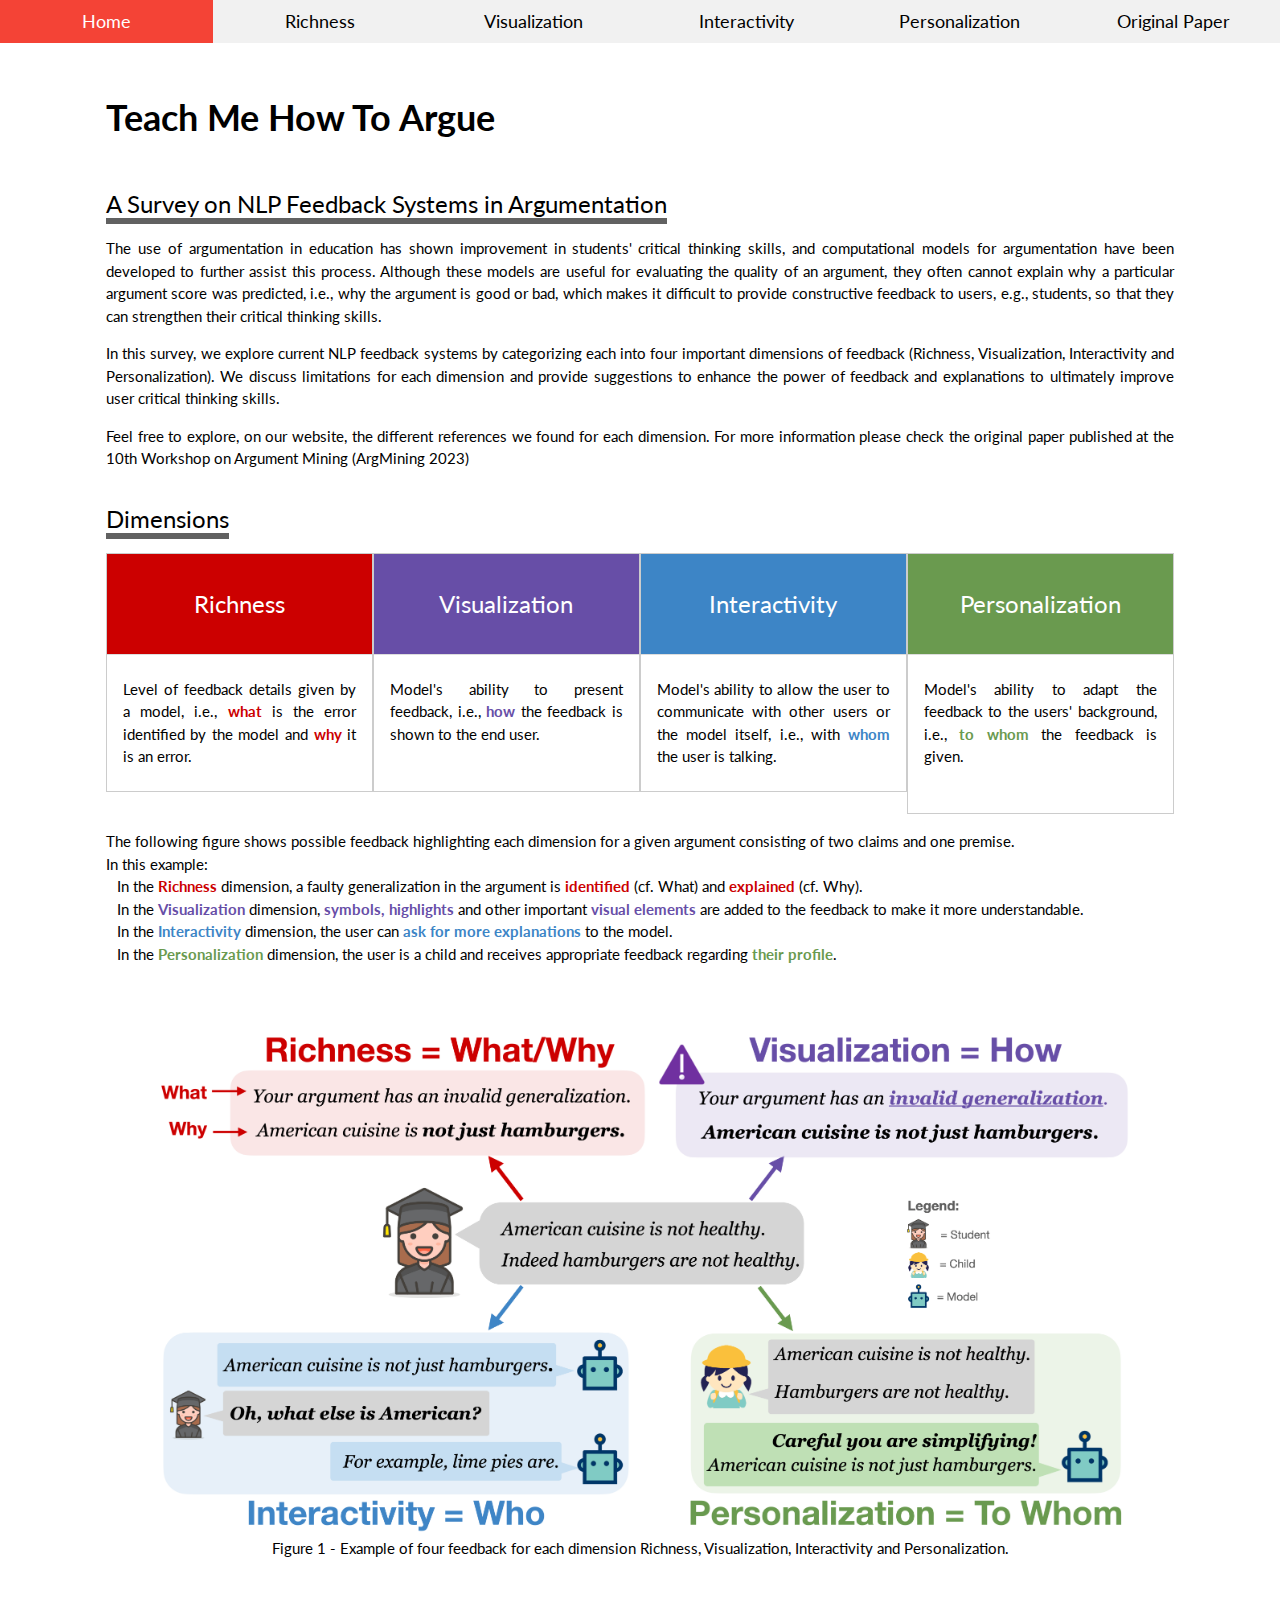
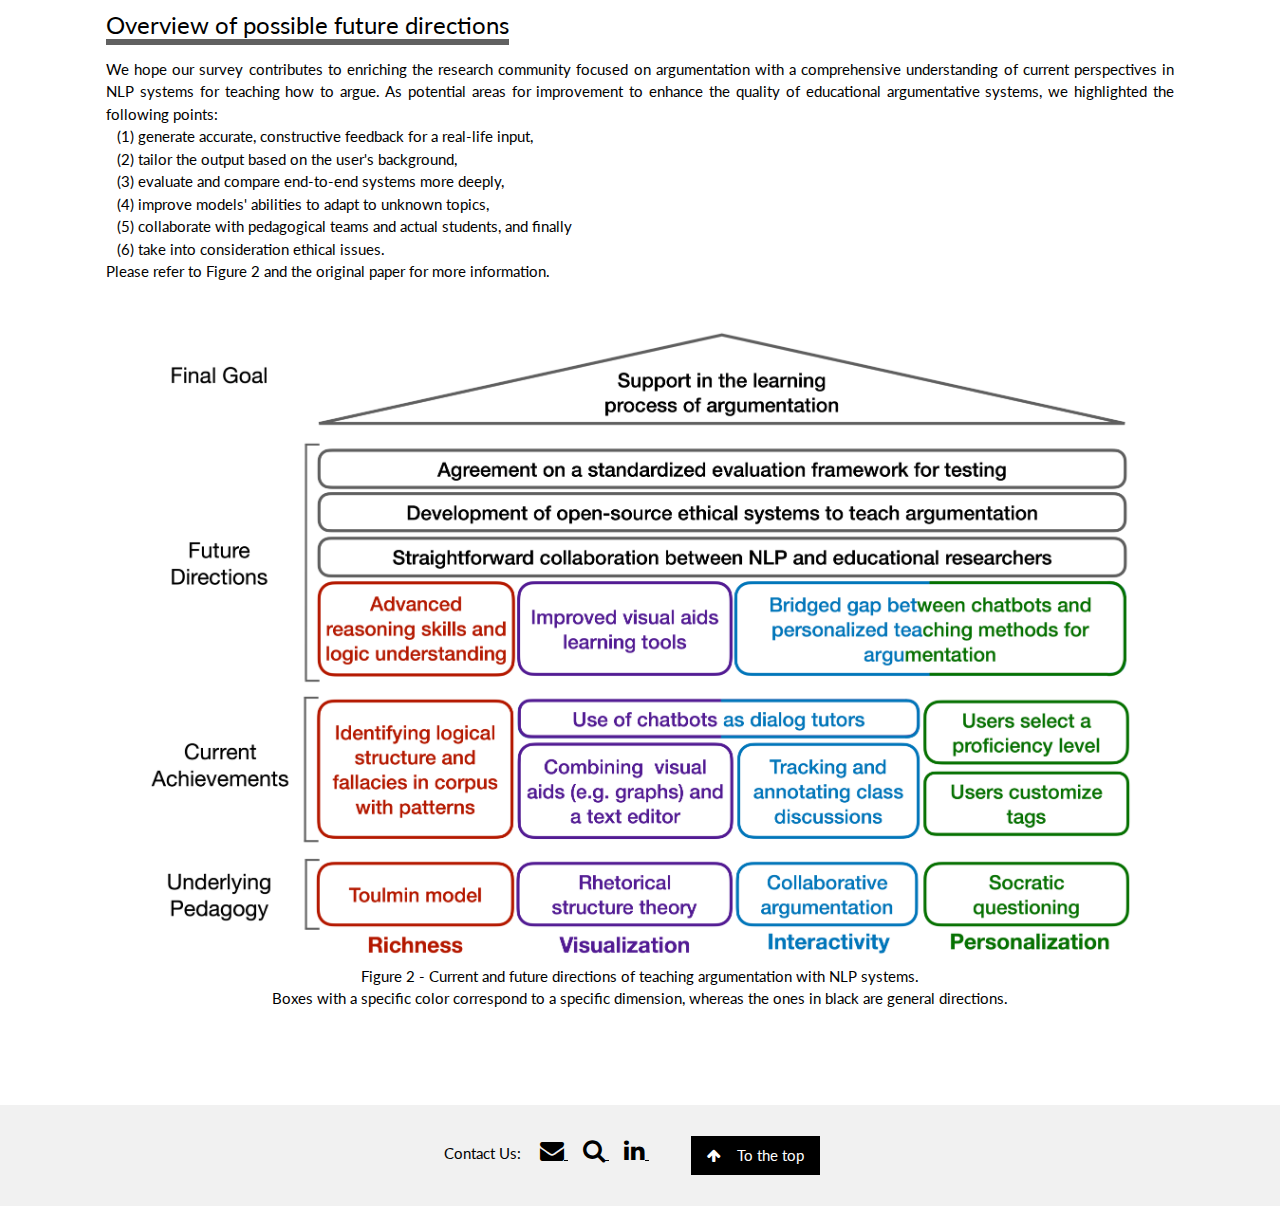
==== index.html @ 16715582 "Add table content + correct typo Personnalization" ====
<!DOCTYPE html>
<html>
<head>
    <title>Teach Me How To Argue</title>
    <meta charset="UTF-8">
    <meta name="viewport" content="width=device-width, initial-scale=1">
    <link rel="stylesheet" href="https://www.w3schools.com/w3css/4/w3.css">
    <link rel="stylesheet" href="https://fonts.googleapis.com/css?family=Lato">
    <link rel="stylesheet" href="https://cdnjs.cloudflare.com/ajax/libs/font-awesome/4.7.0/css/font-awesome.min.css">
    <link rel="stylesheet" href="style/color_dimensions.css">
    <script type="text/javascript" src="script/navbar.js"> </script>
</head>
<body>

    <!-- Header -->
    <div class="w3-top w3-row w3-large w3-light-grey">
        <a class="w3-bar-item w3-button w3-hide-large w3-right" href="javascript:void(0)" onclick="switchNavBar()" title="Toggle Navigation Menu"><i class="fa fa-bars"></i></a>
        <a href="#" class="w3-button w3-block w3-col s2 w3-hover-red w3-bar-item">
            Home
        </a>
        <a href="pages/richness.html" class="w3-button w3-block w3-col s2 w3-hover-red w3-bar-item w3-hide-medium w3-hide-small">
            Richness
        </a>
        <a href="pages/visualization.html" class="w3-button w3-block w3-col s2 w3-hover-red w3-bar-item w3-hide-medium w3-hide-small">
            Visualization
        </a>
        <a href="pages/interactivity.html" class="w3-button w3-block w3-col s2 w3-hover-red w3-bar-item w3-hide-medium w3-hide-small">
            Interactivity
        </a>
        <a href="pages/personalization.html" class="w3-button w3-block w3-col s2 w3-hover-red w3-bar-item w3-hide-medium w3-hide-small">
            Personalization
        </a>
        <a href="#" class="w3-button w3-block w3-col s2 w3-hover-red w3-bar-item w3-hide-medium w3-hide-small">
            Original Paper
        </a>
        <div id="navSmall" class="w3-bar-block w3-light-grey w3-hide w3-hide-large w3-top" style="margin-top:46px">
			<a href="pages/richness.html" class="w3-bar-item w3-button w3-hover-red">Richness</a>
			<a href="pages/visualization.html" class="w3-bar-item w3-button w3-hover-red" >Visualization</a>
			<a href="pages/interactivity.html" class="w3-bar-item w3-button w3-hover-red">Interactivity</a>
			<a href="pages/personalization.html" class="w3-bar-item w3-button w3-hover-red">Personalization</a>
            <a href="#" class="w3-bar-item w3-button w3-hover-red">Original Paper</a>
		</div>
    </div>

    <!-- Content -->
    <div class="w3-content" style="max-width:1100px;margin-top:80px;margin-bottom:80px">

        <div class="w3-panel">
            <h1><b>Teach Me How To Argue</b></h1>
        </div>
        
        <!-- Grid -->
        <div class="w3-row w3-container">
            <div class="w3-padding-16">
                <span class="w3-xlarge w3-bottombar w3-border-dark-grey">A Survey on NLP Feedback Systems in Argumentation</span>
                <p>
                    The use of argumentation in education has shown improvement in students' critical thinking skills, and computational models for argumentation have been developed to further assist this process.
                    Although these models are useful for evaluating the quality of an argument, they often cannot explain why a particular argument score was predicted, i.e., why the argument is good or bad,
                    which makes it difficult to provide constructive feedback to users, e.g., students, so that they can strengthen their critical thinking skills.
                </p>
                <p>
                    In this survey, we explore current NLP feedback systems by categorizing each into four important dimensions of feedback (Richness, Visualization, Interactivity and Personalization).
                    We discuss limitations for each dimension and provide suggestions to enhance the power of feedback and explanations to ultimately improve user critical thinking skills.
                </p>
                <p>
                    Feel free to explore, on our website, the different references we found for each dimension. For more information please check the original paper published at
                    the 10th Workshop on Argument Mining (ArgMining 2023)
                </p>
            </div>

            <span class="w3-xlarge w3-bottombar w3-border-dark-grey">Dimensions</span>

            <div class="w3-padding-16">
                <div class="w3-quarter w3-margin-bottom">
                    <ul class="w3-ul w3-center w3-border w3-hover-shadow">
                        <li class="w3-xlarge w3-padding-32 rich_back" >Richness</li>
                        <li>
                            <p> Level of feedback details given by a model, i.e., <b class="rich">what</b> is the error identified by the model and <b class="rich">why</b> it is an error.</p>
                        </li>
                    </ul>
                </div>

                <div class="w3-quarter w3-margin-bottom">
                    <ul class="w3-ul w3-center w3-border w3-hover-shadow">
                        <li class="w3-xlarge w3-padding-32 visu_back">Visualization</li>
                        <li>
                            <p>Model's ability to present feedback, i.e., <b class="visu">how</b> the feedback is shown to the end user.</p>
                            <br>
                        </li>
                    </ul>
                </div>
    
                <div class="w3-quarter w3-margin-bottom">
                    <ul class="w3-ul w3-center w3-border w3-hover-shadow">
                        <li class="w3-xlarge w3-padding-32 inter_back">Interactivity</li>
                        <li>
                            <p>Model's ability to allow the user to communicate with other users or the model itself, i.e., with <b class="inter">whom</b> the user is talking.</p>
                        </li>
                    </ul>
                </div>
    
                <div class="w3-quarter w3-margin-bottom">
                    <ul class="w3-ul w3-center w3-border w3-hover-shadow">
                        <li class="w3-xlarge w3-padding-32 perso_back">Personalization</li>
                        <li>
                            <p>Model's ability to adapt the feedback to the users' background, i.e., <b class="perso">to whom</b> the feedback is given.</p>
                            <br>
                        </li>
                    </ul>
                </div>

            </div>
            
            <div class="w3-padding-16">
                <p>
                    The following figure shows possible feedback highlighting each dimension for a given argument consisting of two claims and one premise.
                    <br>
                    In this example:
                    <br>
                    &emsp;In the <b class="rich">Richness</b> dimension, a faulty generalization in the argument is <b class="rich">identified</b> (cf. What) and <b class="rich">explained</b> (cf. Why).
                    <br>
                    &emsp;In the <b class="visu">Visualization</b> dimension, <b class="visu">symbols, highlights</b> and other important <b class="visu">visual elements</b> are added to the feedback to make it more understandable.
                    <br>
                    &emsp;In the <b class="inter">Interactivity</b> dimension, the user can <b class="inter">ask for more explanations</b> to the model.
                    <br>
                    &emsp;In the <b class="perso">Personalization</b> dimension, the user is a child and receives appropriate feedback regarding <b class="perso">their profile</b>.
                </p>
            </div>

            <figure class="w3-padding-16">
                <image src="images/dimensions.png" width="100%" height="100%"/>
                <figcaption class="w3-center">Figure 1 - Example of four feedback for each dimension Richness, Visualization, Interactivity and Personalization.</figcaption>
            </figure>

            <div class="w3-padding-16">
                <span class="w3-xlarge w3-bottombar w3-border-dark-grey">Overview of possible future directions</span>
                <p>
                    We hope our survey contributes to enriching the research community focused on argumentation with a comprehensive understanding of current perspectives in NLP systems for teaching how to argue.
                    As potential areas for improvement to enhance the quality of educational argumentative systems, we highlighted the following points:
                    <br>&emsp;(1) generate accurate, constructive feedback for a real-life input,
                    <br>&emsp;(2) tailor the output based on the user's background,
                    <br>&emsp;(3) evaluate and compare end-to-end systems more deeply,
                    <br>&emsp;(4) improve models' abilities to adapt to unknown topics,
                    <br>&emsp;(5) collaborate with pedagogical teams and actual students, and finally
                    <br>&emsp;(6) take into consideration ethical issues.
                    <br>Please refer to Figure 2 and the original paper for more information.
                </p>
            </div>

            <figure>
                <image src="images/future_directions.png" width="100%" height="100%"/>
                <figcaption class="w3-center">
                    Figure 2 - Current and future directions of teaching argumentation with NLP systems.
                    <br>
                    Boxes with a specific color correspond to a specific dimension, whereas the ones in black are general directions.
                </figcaption>
            </figure>
        </div>
    </div>

    <!-- Footer -->
    <footer class="w3-container w3-light-grey w3-center w3-margin-top">
        <p class="w3-center">Contact Us: &emsp;
            <a href="mailto:guerraoui.camelia.kenza.q4@dc.tohoku.ac.jp">
                <i class="fa fa-envelope w3-hover-red w3-xlarge"></i>
            </a>
            &emsp;
            <a href="https://www.researchgate.net/profile/Camelia-Guerraoui">
                <i class="fa fa-search w3-hover-red w3-xlarge"></i>
            </a>
            &emsp;
            <a href="https://www.linkedin.com/in/cam%C3%A9lia-guerraoui/">
                <i class="fa fa-linkedin w3-hover-red w3-xlarge"></i>
            </a>
            &emsp;&emsp;
            <a href="#" class="w3-button w3-black w3-margin w3-hover-red"><i class="fa fa-arrow-up w3-margin-right"></i>To the top</a>
        </p>
    </footer>

</body>
</html>
---- style/color_dimensions.css ----
html,body,h1,h2,h3,h4 {font-family:"Lato", sans-serif}
.w3-tag, .fa {cursor:pointer}
.w3-tag {height:15px;width:15px;padding:0;margin-top:6px}
p { text-align: justify;}

.rich {color: #CC0000}
.visu {color: #674EA7}
.inter {color: #3D85C6}
.perso {color: #6A9A4F}

.rich_back {
    background-color: #CC0000;
    color: white
}

.visu_back {
    background-color: #674EA7;
    color: white
}

.inter_back {
    background-color: #3D85C6;
    color: white
}

.perso_back {
    background-color: #6A9A4F;
    color: white
}

.rich_hover:hover {
    background-color: #CC0000;
    color: #CC0000;
}

.visu_hover:hover {
    background-color: #674EA7;
    color: white
}

.inter_hover:hover {
    background-color: #3D85C6;
    color: white
}

.perso_hover:hover {
    background-color: #6A9A4F;
    color: white
}
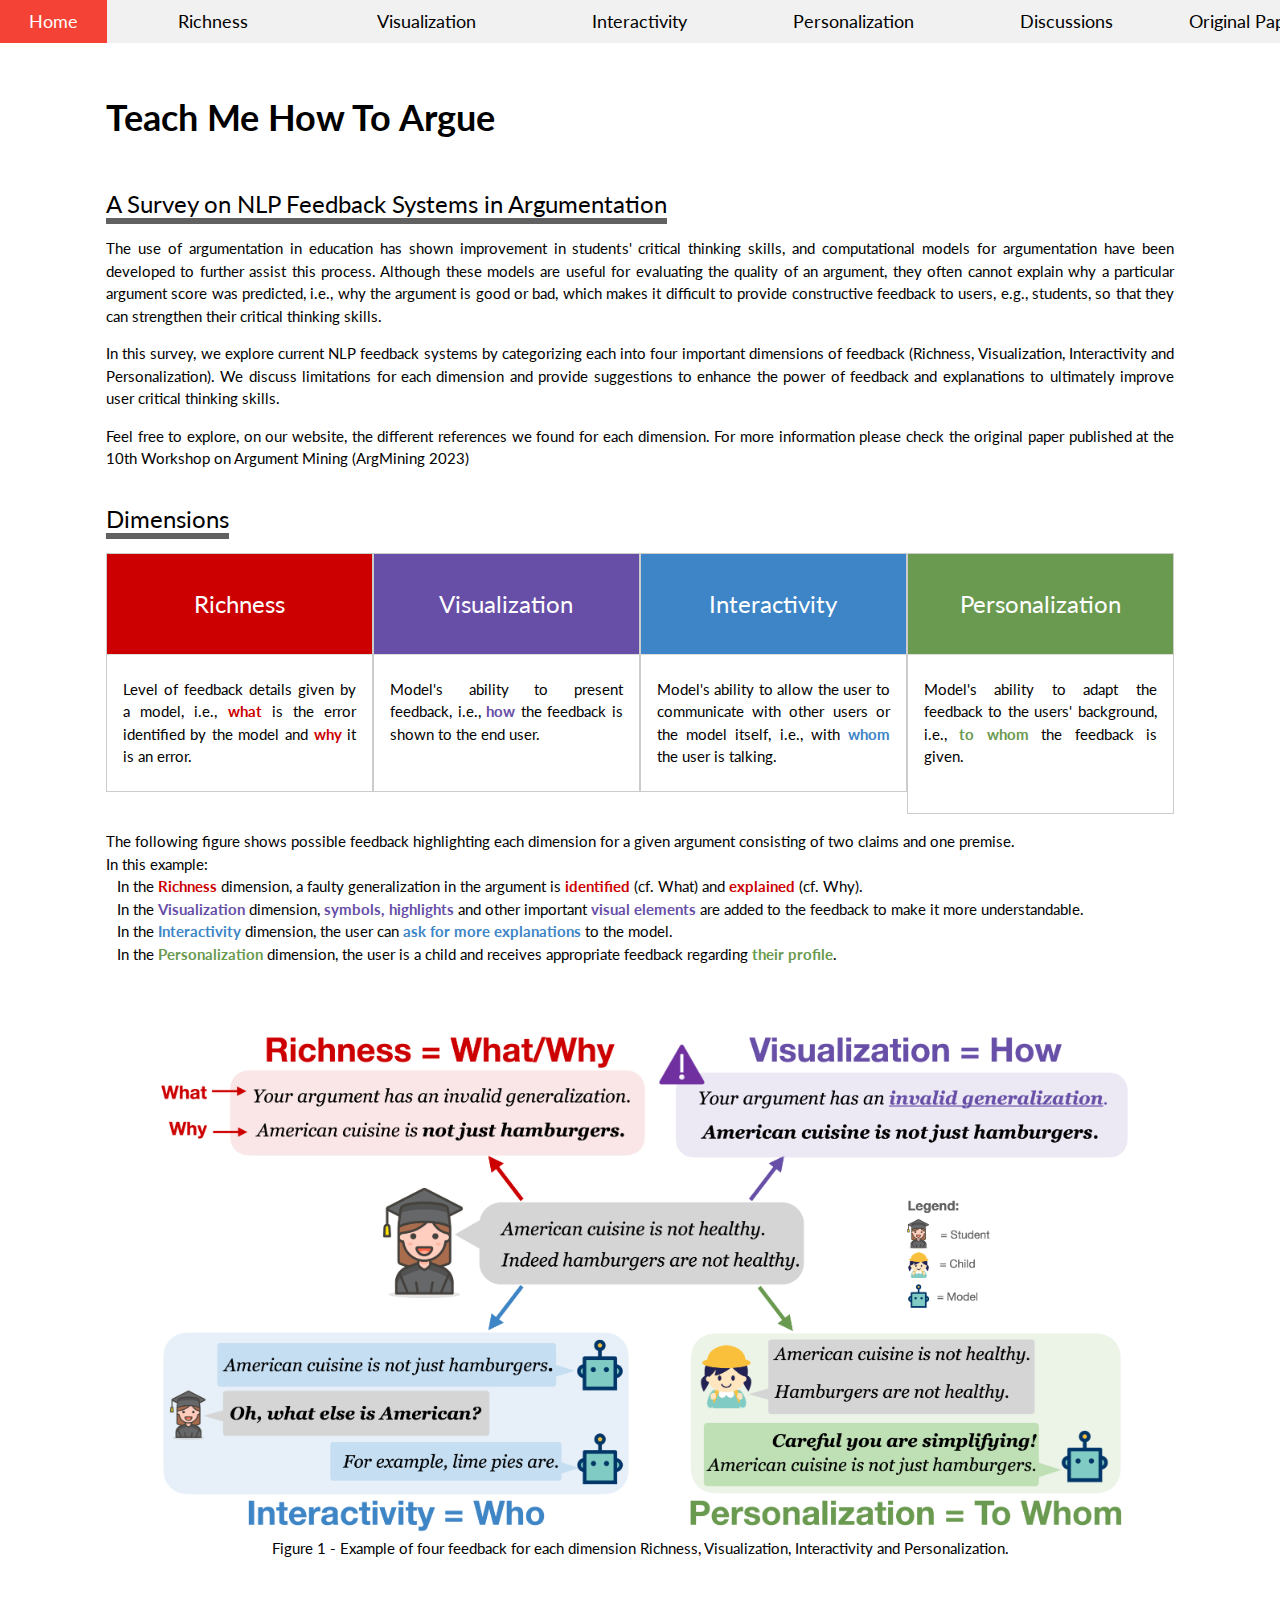
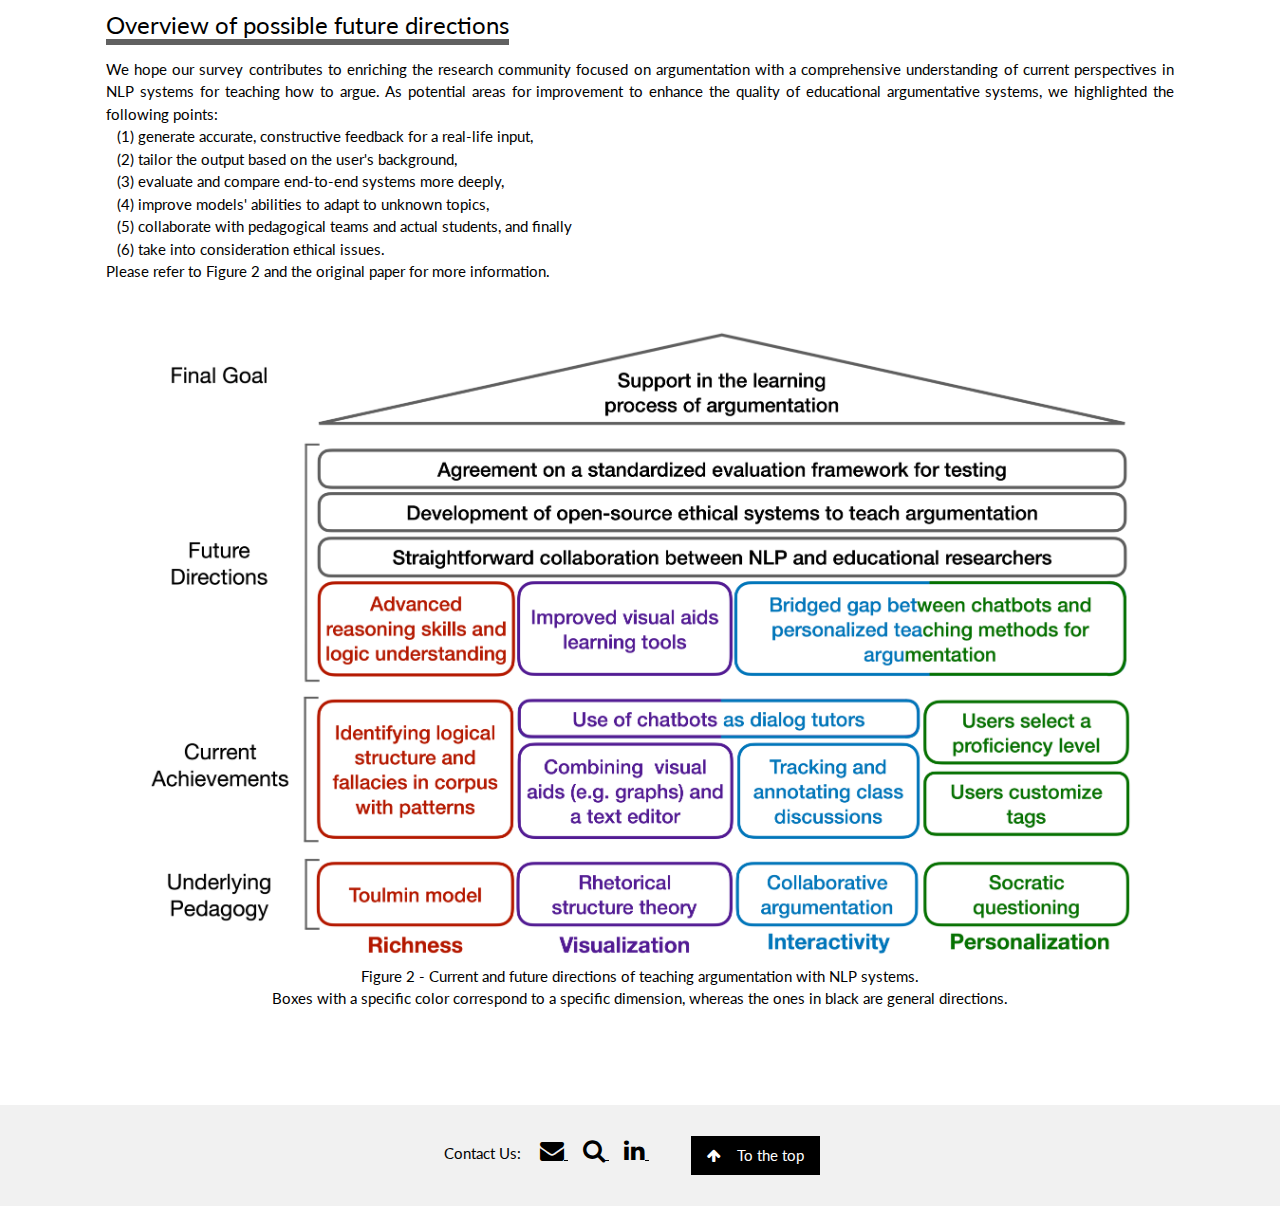
==== commit 16789731: "Add Discussion page" ====
--- a/index.html
+++ b/index.html
@@ -15,22 +15,25 @@
     <!-- Header -->
     <div class="w3-top w3-row w3-large w3-light-grey">
         <a class="w3-bar-item w3-button w3-hide-large w3-right" href="javascript:void(0)" onclick="switchNavBar()" title="Toggle Navigation Menu"><i class="fa fa-bars"></i></a>
-        <a href="#" class="w3-button w3-block w3-col s2 w3-hover-red w3-bar-item">
+        <a href="#" class="w3-button w3-block w3-col s2 m1 w3-hover-red w3-bar-item">
             Home
         </a>
-        <a href="pages/richness.html" class="w3-button w3-block w3-col s2 w3-hover-red w3-bar-item w3-hide-medium w3-hide-small">
+        <a href="pages/richness.html" class="w3-button w3-block w3-col m2 w3-hover-red w3-bar-item w3-hide-medium w3-hide-small">
             Richness
         </a>
-        <a href="pages/visualization.html" class="w3-button w3-block w3-col s2 w3-hover-red w3-bar-item w3-hide-medium w3-hide-small">
+        <a href="pages/visualization.html" class="w3-button w3-block w3-col m2 w3-hover-red w3-bar-item w3-hide-medium w3-hide-small">
             Visualization
         </a>
-        <a href="pages/interactivity.html" class="w3-button w3-block w3-col s2 w3-hover-red w3-bar-item w3-hide-medium w3-hide-small">
+        <a href="pages/interactivity.html" class="w3-button w3-block w3-col m2 w3-hover-red w3-bar-item w3-hide-medium w3-hide-small">
             Interactivity
         </a>
-        <a href="pages/personalization.html" class="w3-button w3-block w3-col s2 w3-hover-red w3-bar-item w3-hide-medium w3-hide-small">
+        <a href="pages/personalization.html" class="w3-button w3-block w3-col m2 w3-hover-red w3-bar-item w3-hide-medium w3-hide-small">
             Personalization
         </a>
-        <a href="#" class="w3-button w3-block w3-col s2 w3-hover-red w3-bar-item w3-hide-medium w3-hide-small">
+        <a href="pages/discussions.html" class="w3-button w3-block w3-col m2 w3-hover-red w3-bar-item w3-hide-medium w3-hide-small">
+            Discussions
+        </a>
+        <a href="#" class="w3-button w3-block w3-col m1 w3-hover-red w3-bar-item w3-hide-medium w3-hide-small">
             Original Paper
         </a>
         <div id="navSmall" class="w3-bar-block w3-light-grey w3-hide w3-hide-large w3-top" style="margin-top:46px">
@@ -38,6 +41,7 @@
 			<a href="pages/visualization.html" class="w3-bar-item w3-button w3-hover-red" >Visualization</a>
 			<a href="pages/interactivity.html" class="w3-bar-item w3-button w3-hover-red">Interactivity</a>
 			<a href="pages/personalization.html" class="w3-bar-item w3-button w3-hover-red">Personalization</a>
+            <a href="pages/discussions.html" class="w3-bar-item w3-button w3-hover-red">Discussions</a>
             <a href="#" class="w3-bar-item w3-button w3-hover-red">Original Paper</a>
 		</div>
     </div>
--- a/style/color_dimensions.css
+++ b/style/color_dimensions.css
@@ -7,6 +7,7 @@
 .visu {color: #674EA7}
 .inter {color: #3D85C6}
 .perso {color: #6A9A4F}
+.discu {color: orange}
 
 .rich_back {
     background-color: #CC0000;
@@ -28,9 +29,14 @@
     color: white
 }
 
+.discu_back {
+    background-color: orange;
+    color: white
+}
+
 .rich_hover:hover {
     background-color: #CC0000;
-    color: #CC0000;
+    color: white
 }
 
 .visu_hover:hover {
@@ -46,4 +52,9 @@
 .perso_hover:hover {
     background-color: #6A9A4F;
     color: white
+}
+
+.discu_hover:hover {
+    background-color: orange;
+    color: white
 }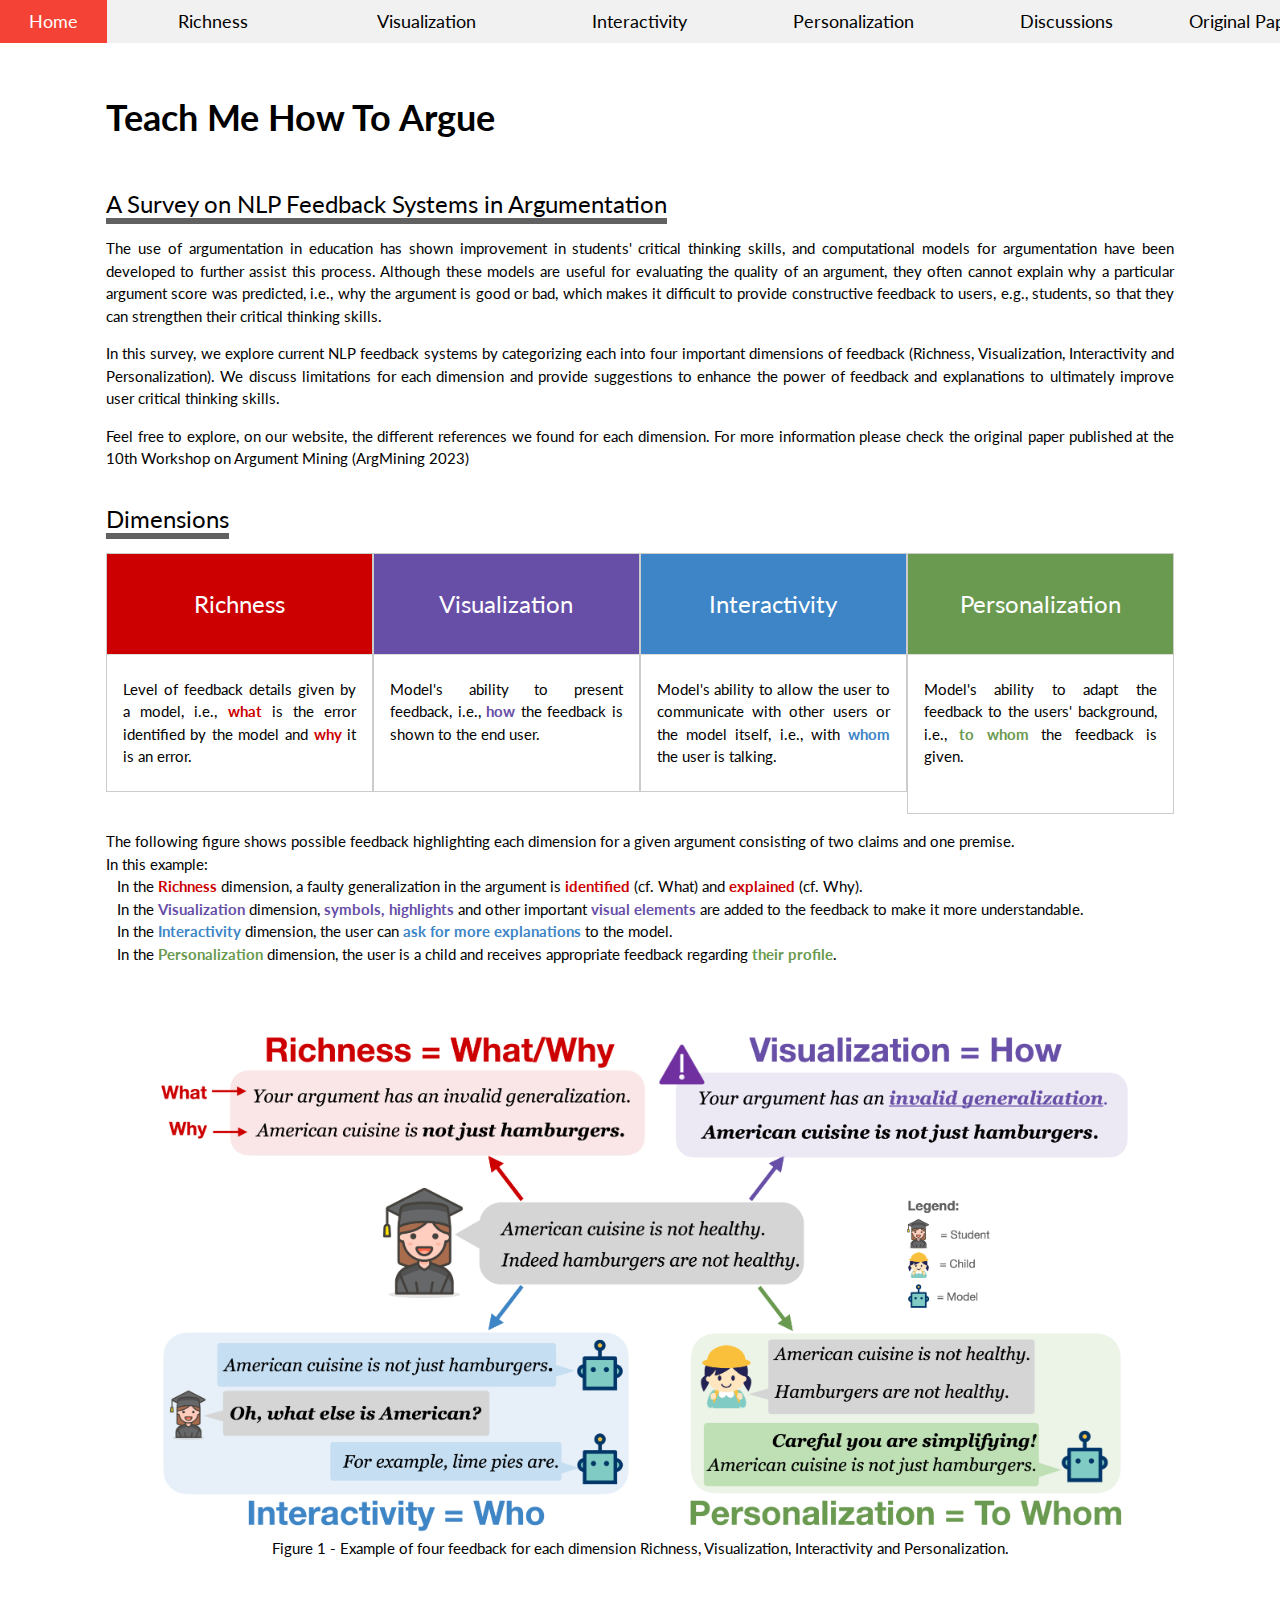
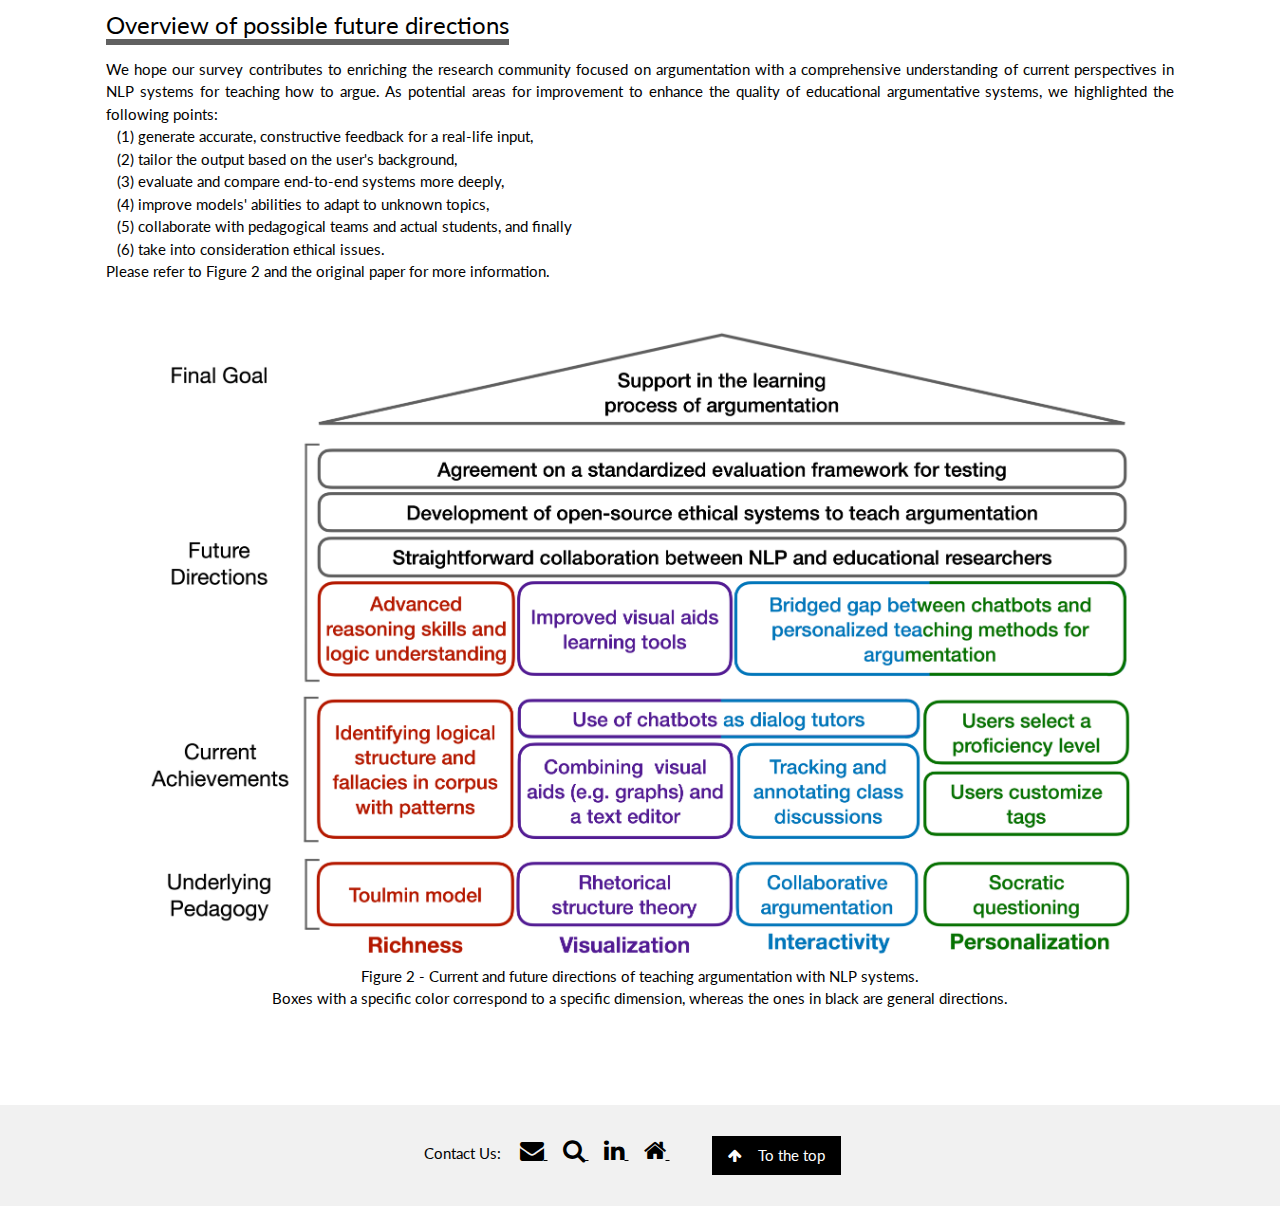
==== commit d690cd5f: "Fix Header and Footer" ====
--- a/index.html
+++ b/index.html
@@ -15,29 +15,30 @@
     <!-- Header -->
     <div class="w3-top w3-row w3-large w3-light-grey">
         <a class="w3-bar-item w3-button w3-hide-large w3-right" href="javascript:void(0)" onclick="switchNavBar()" title="Toggle Navigation Menu"><i class="fa fa-bars"></i></a>
-        <a href="#" class="w3-button w3-block w3-col s2 m1 w3-hover-red w3-bar-item">
+        <a href="#" class="w3-button w3-block w3-col l1 w3-hover-red w3-bar-item w3-hide-medium w3-hide-small">
             Home
         </a>
-        <a href="pages/richness.html" class="w3-button w3-block w3-col m2 w3-hover-red w3-bar-item w3-hide-medium w3-hide-small">
+        <a href="pages/richness.html" class="w3-button w3-block w3-col l2 w3-hover-red w3-bar-item w3-hide-medium w3-hide-small">
             Richness
         </a>
-        <a href="pages/visualization.html" class="w3-button w3-block w3-col m2 w3-hover-red w3-bar-item w3-hide-medium w3-hide-small">
+        <a href="pages/visualization.html" class="w3-button w3-block w3-col l2 w3-hover-red w3-bar-item w3-hide-medium w3-hide-small">
             Visualization
         </a>
-        <a href="pages/interactivity.html" class="w3-button w3-block w3-col m2 w3-hover-red w3-bar-item w3-hide-medium w3-hide-small">
+        <a href="pages/interactivity.html" class="w3-button w3-block w3-col l2 w3-hover-red w3-bar-item w3-hide-medium w3-hide-small">
             Interactivity
         </a>
-        <a href="pages/personalization.html" class="w3-button w3-block w3-col m2 w3-hover-red w3-bar-item w3-hide-medium w3-hide-small">
+        <a href="pages/personalization.html" class="w3-button w3-block w3-col l2 w3-hover-red w3-bar-item w3-hide-medium w3-hide-small">
             Personalization
         </a>
-        <a href="pages/discussions.html" class="w3-button w3-block w3-col m2 w3-hover-red w3-bar-item w3-hide-medium w3-hide-small">
+        <a href="pages/discussions.html" class="w3-button w3-block w3-col l2 w3-hover-red w3-bar-item w3-hide-medium w3-hide-small">
             Discussions
         </a>
-        <a href="#" class="w3-button w3-block w3-col m1 w3-hover-red w3-bar-item w3-hide-medium w3-hide-small">
+        <a href="#" class="w3-button w3-block w3-col l1 w3-hover-red w3-bar-item w3-hide-medium w3-hide-small">
             Original Paper
         </a>
         <div id="navSmall" class="w3-bar-block w3-light-grey w3-hide w3-hide-large w3-top" style="margin-top:46px">
-			<a href="pages/richness.html" class="w3-bar-item w3-button w3-hover-red">Richness</a>
+			<a href="index.html" class="w3-bar-item w3-button w3-hover-red">Home</a>
+            <a href="pages/richness.html" class="w3-bar-item w3-button w3-hover-red">Richness</a>
 			<a href="pages/visualization.html" class="w3-bar-item w3-button w3-hover-red" >Visualization</a>
 			<a href="pages/interactivity.html" class="w3-bar-item w3-button w3-hover-red">Interactivity</a>
 			<a href="pages/personalization.html" class="w3-bar-item w3-button w3-hover-red">Personalization</a>
@@ -176,8 +177,13 @@
             <a href="https://www.linkedin.com/in/cam%C3%A9lia-guerraoui/">
                 <i class="fa fa-linkedin w3-hover-red w3-xlarge"></i>
             </a>
+            &emsp;
+            <a href="https://kmilia.github.io/">
+                <i class="fa fa-home w3-hover-red w3-xlarge"></i>
+            </a>
             &emsp;&emsp;
             <a href="#" class="w3-button w3-black w3-margin w3-hover-red"><i class="fa fa-arrow-up w3-margin-right"></i>To the top</a>
+        
         </p>
     </footer>
 
--- a/style/color_dimensions.css
+++ b/style/color_dimensions.css
@@ -30,7 +30,7 @@
 }
 
 .discu_back {
-    background-color: orange;
+    background-color: #ffa500;
     color: white
 }
 
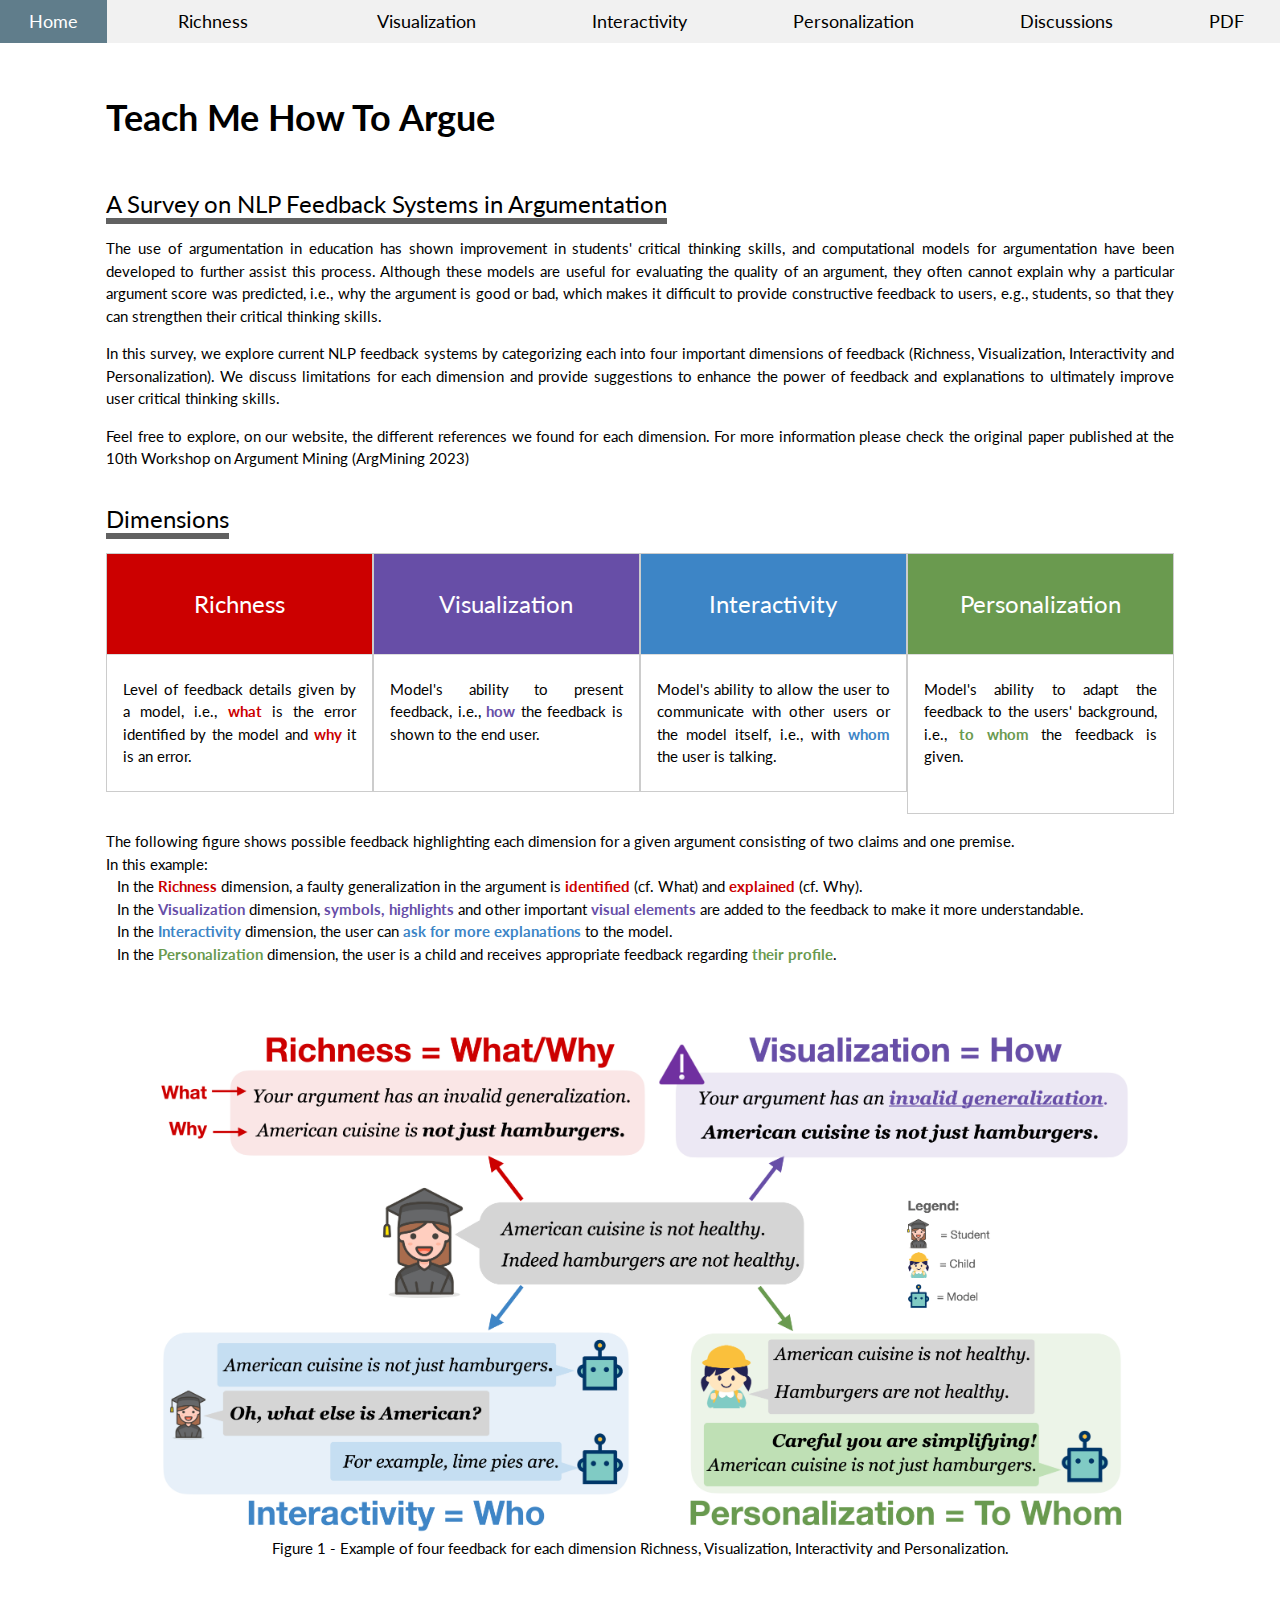
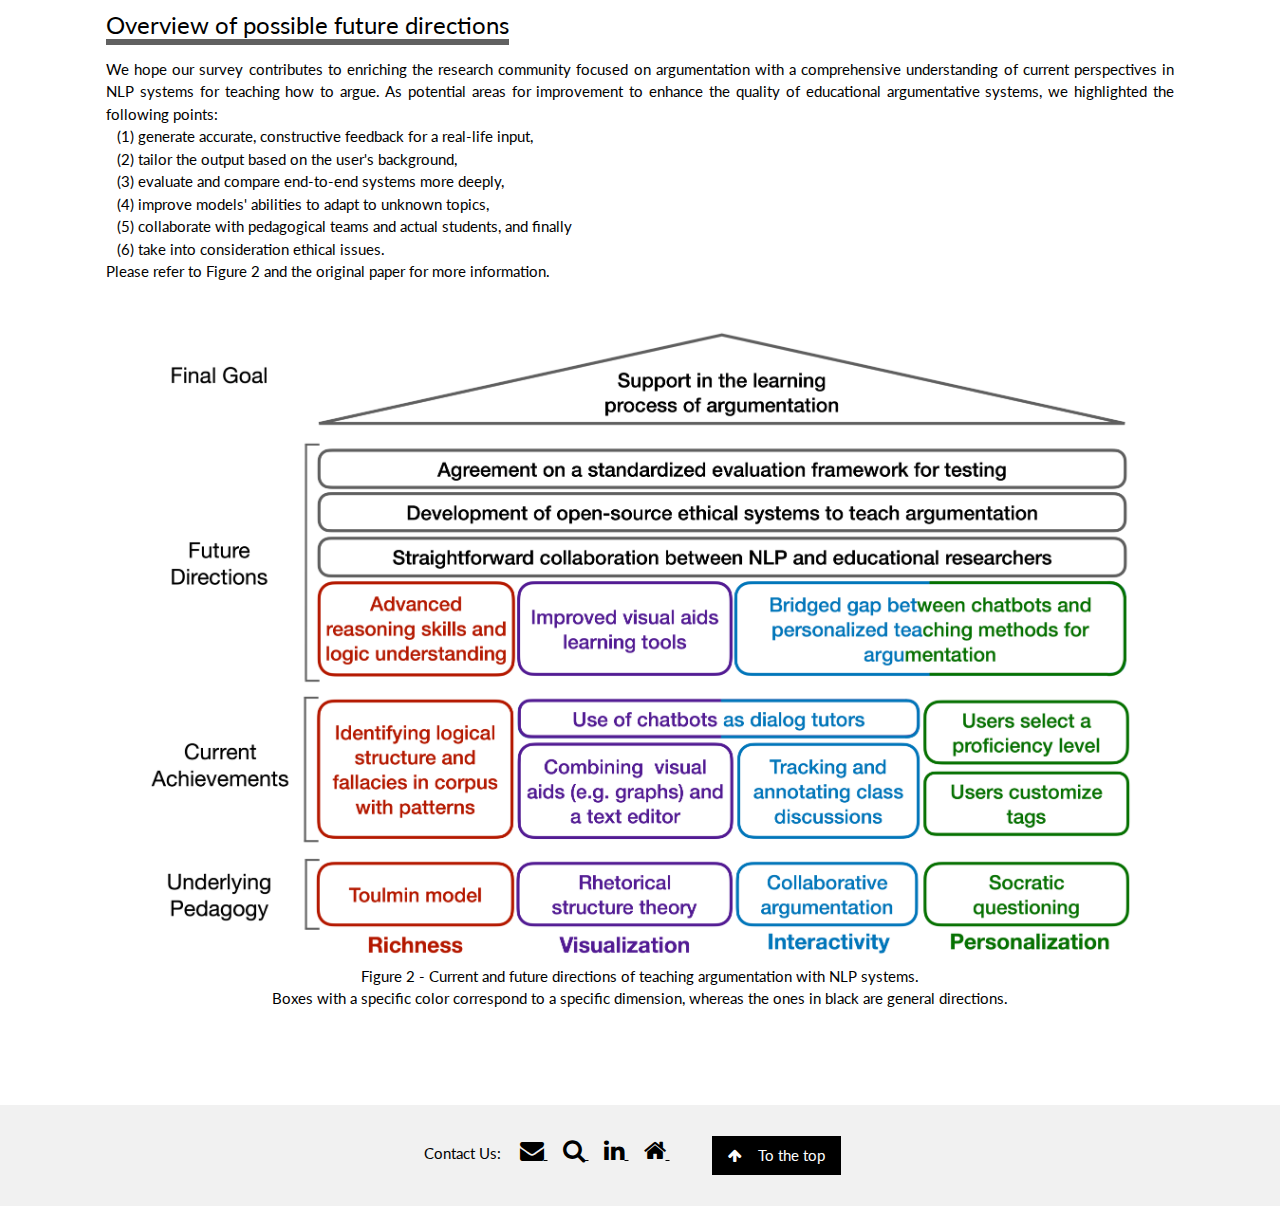
==== commit c07e4cad: "Change Hover Color" ====
--- a/index.html
+++ b/index.html
@@ -15,35 +15,35 @@
     <!-- Header -->
     <div class="w3-top w3-row w3-large w3-light-grey">
         <a class="w3-bar-item w3-button w3-hide-large w3-right" href="javascript:void(0)" onclick="switchNavBar()" title="Toggle Navigation Menu"><i class="fa fa-bars"></i></a>
-        <a href="#" class="w3-button w3-block w3-col l1 w3-hover-red w3-bar-item w3-hide-medium w3-hide-small">
+        <a href="#" class="w3-button w3-block w3-col l1 w3-hover-blue-gray w3-bar-item w3-hide-medium w3-hide-small">
             Home
         </a>
         <a href="pages/richness.html" class="w3-button w3-block w3-col l2 w3-hover-red w3-bar-item w3-hide-medium w3-hide-small">
             Richness
         </a>
-        <a href="pages/visualization.html" class="w3-button w3-block w3-col l2 w3-hover-red w3-bar-item w3-hide-medium w3-hide-small">
+        <a href="pages/visualization.html" class="w3-button w3-block w3-col l2 w3-hover-deep-purple w3-bar-item w3-hide-medium w3-hide-small">
             Visualization
         </a>
-        <a href="pages/interactivity.html" class="w3-button w3-block w3-col l2 w3-hover-red w3-bar-item w3-hide-medium w3-hide-small">
+        <a href="pages/interactivity.html" class="w3-button w3-block w3-col l2 w3-hover-blue w3-bar-item w3-hide-medium w3-hide-small">
             Interactivity
         </a>
-        <a href="pages/personalization.html" class="w3-button w3-block w3-col l2 w3-hover-red w3-bar-item w3-hide-medium w3-hide-small">
+        <a href="pages/personalization.html" class="w3-button w3-block w3-col l2 w3-hover-green w3-bar-item w3-hide-medium w3-hide-small">
             Personalization
         </a>
-        <a href="pages/discussions.html" class="w3-button w3-block w3-col l2 w3-hover-red w3-bar-item w3-hide-medium w3-hide-small">
+        <a href="pages/discussions.html" class="w3-button w3-block w3-col l2 w3-hover-orange w3-bar-item w3-hide-medium w3-hide-small">
             Discussions
         </a>
-        <a href="#" class="w3-button w3-block w3-col l1 w3-hover-red w3-bar-item w3-hide-medium w3-hide-small">
-            Original Paper
+        <a href="#" class="w3-button w3-block w3-col l1 w3-hover-blue-gray w3-bar-item w3-hide-medium w3-hide-small">
+            PDF
         </a>
         <div id="navSmall" class="w3-bar-block w3-light-grey w3-hide w3-hide-large w3-top" style="margin-top:46px">
-			<a href="index.html" class="w3-bar-item w3-button w3-hover-red">Home</a>
+			<a href="index.html" class="w3-bar-item w3-button w3-hover-blue-gray ">Home</a>
             <a href="pages/richness.html" class="w3-bar-item w3-button w3-hover-red">Richness</a>
-			<a href="pages/visualization.html" class="w3-bar-item w3-button w3-hover-red" >Visualization</a>
-			<a href="pages/interactivity.html" class="w3-bar-item w3-button w3-hover-red">Interactivity</a>
-			<a href="pages/personalization.html" class="w3-bar-item w3-button w3-hover-red">Personalization</a>
-            <a href="pages/discussions.html" class="w3-bar-item w3-button w3-hover-red">Discussions</a>
-            <a href="#" class="w3-bar-item w3-button w3-hover-red">Original Paper</a>
+			<a href="pages/visualization.html" class="w3-bar-item w3-button w3-hover-deep-purple" >Visualization</a>
+			<a href="pages/interactivity.html" class="w3-bar-item w3-button w3-hover-blue">Interactivity</a>
+			<a href="pages/personalization.html" class="w3-bar-item w3-button w3-hover-green">Personalization</a>
+            <a href="pages/discussions.html" class="w3-bar-item w3-button w3-hover-orange">Discussions</a>
+            <a href="#" class="w3-bar-item w3-button w3-hover-blue-gray">PDF</a>
 		</div>
     </div>
 
@@ -167,22 +167,22 @@
     <footer class="w3-container w3-light-grey w3-center w3-margin-top">
         <p class="w3-center">Contact Us: &emsp;
             <a href="mailto:guerraoui.camelia.kenza.q4@dc.tohoku.ac.jp">
-                <i class="fa fa-envelope w3-hover-red w3-xlarge"></i>
+                <i class="fa fa-envelope w3-hover-blue-gray w3-xlarge"></i>
             </a>
             &emsp;
             <a href="https://www.researchgate.net/profile/Camelia-Guerraoui">
-                <i class="fa fa-search w3-hover-red w3-xlarge"></i>
+                <i class="fa fa-search w3-hover-blue-gray w3-xlarge"></i>
             </a>
             &emsp;
             <a href="https://www.linkedin.com/in/cam%C3%A9lia-guerraoui/">
-                <i class="fa fa-linkedin w3-hover-red w3-xlarge"></i>
+                <i class="fa fa-linkedin w3-hover-blue-gray w3-xlarge"></i>
             </a>
             &emsp;
             <a href="https://kmilia.github.io/">
-                <i class="fa fa-home w3-hover-red w3-xlarge"></i>
+                <i class="fa fa-home w3-hover-blue-gray w3-xlarge"></i>
             </a>
             &emsp;&emsp;
-            <a href="#" class="w3-button w3-black w3-margin w3-hover-red"><i class="fa fa-arrow-up w3-margin-right"></i>To the top</a>
+            <a href="#" class="w3-button w3-black w3-margin w3-hover-blue-gray"><i class="fa fa-arrow-up w3-margin-right"></i>To the top</a>
         
         </p>
     </footer>
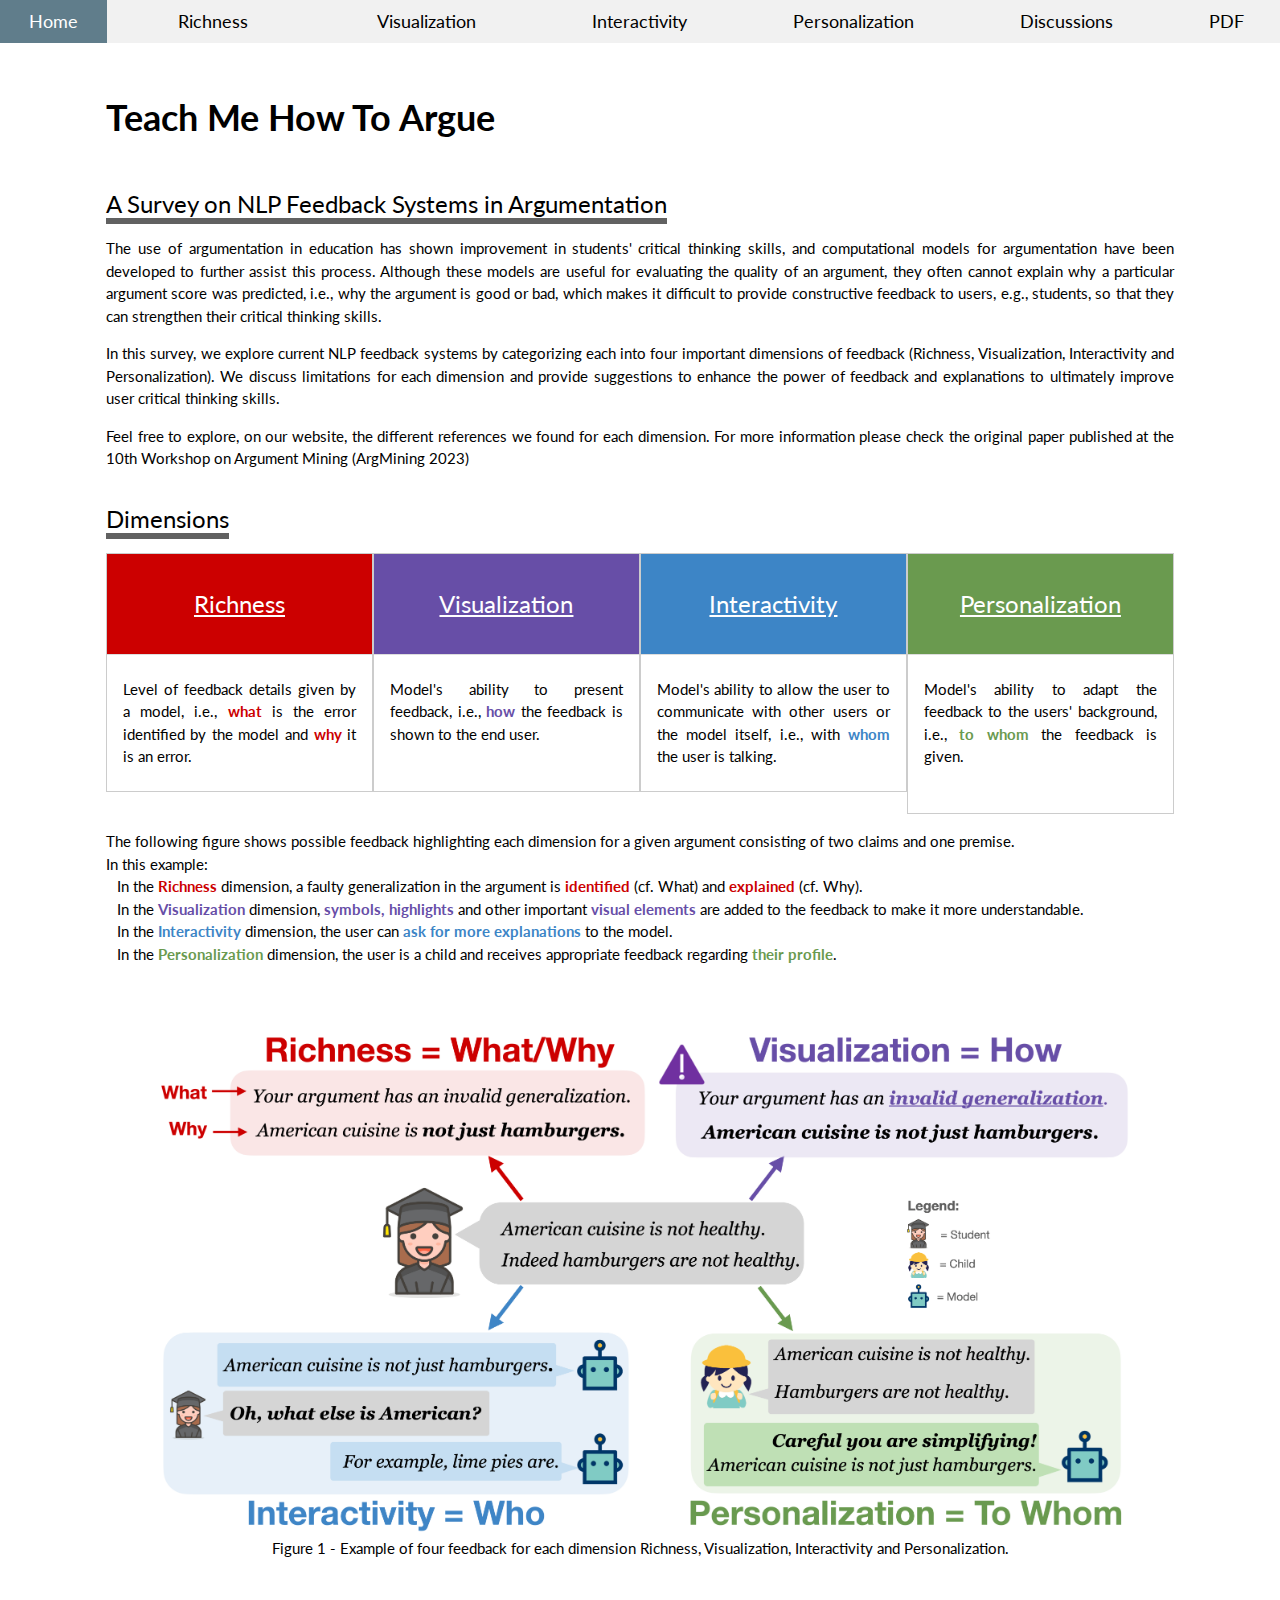
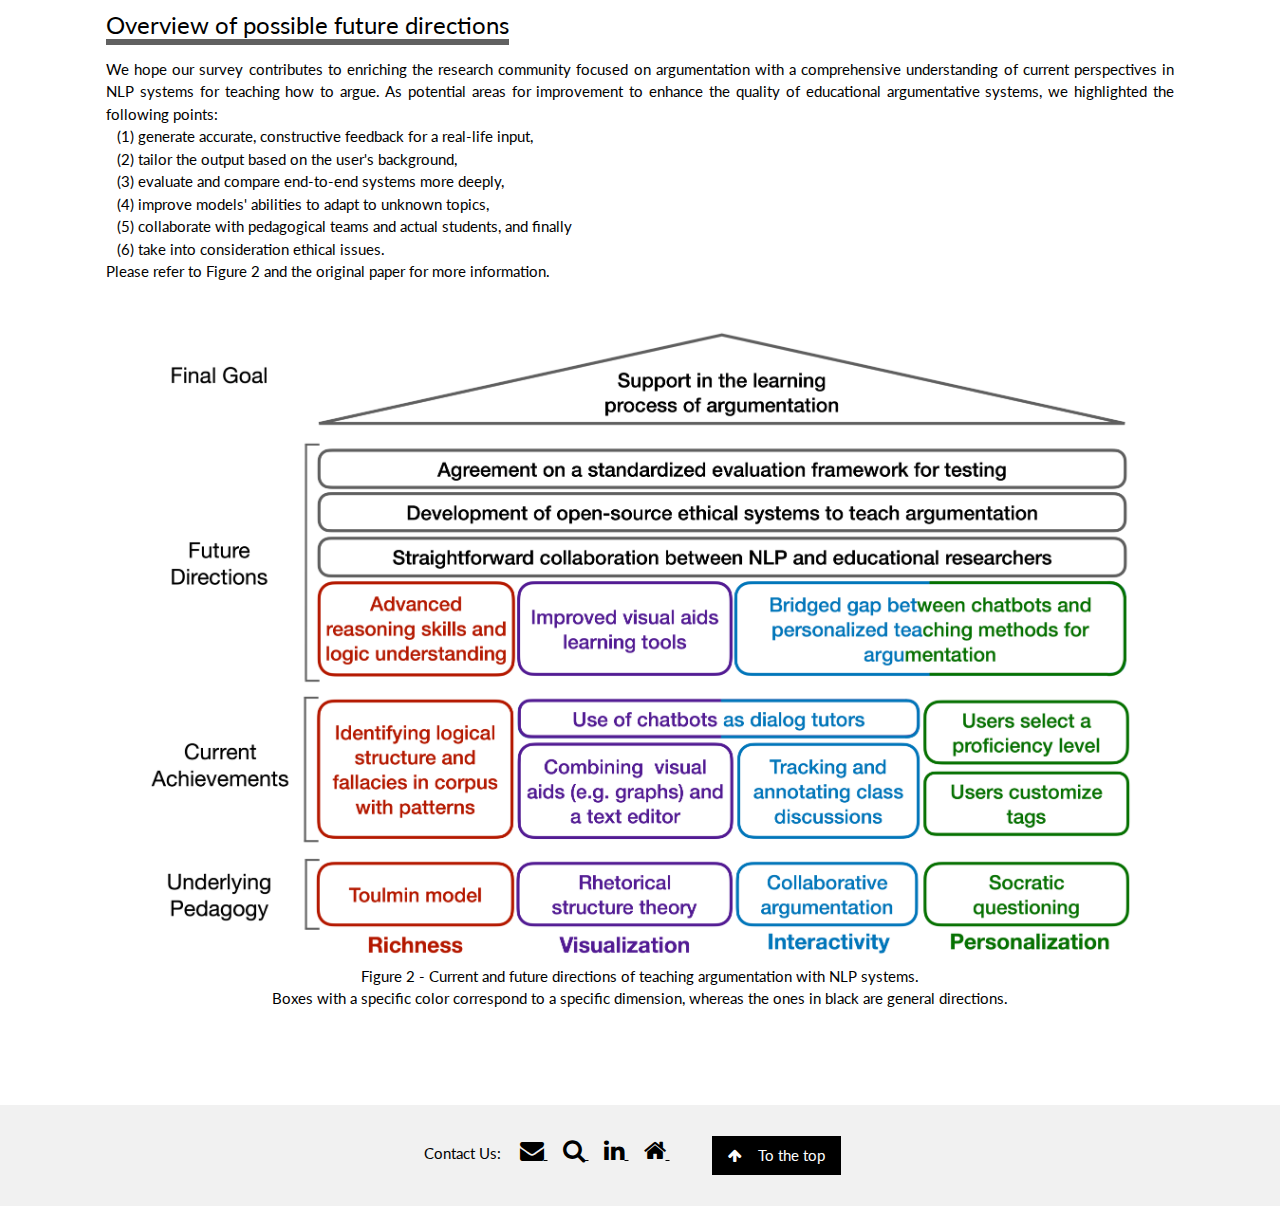
==== commit 9d9dba54: "Turn small Navbar user-friendly" ====
--- a/index.html
+++ b/index.html
@@ -14,7 +14,7 @@
 
     <!-- Header -->
     <div class="w3-top w3-row w3-large w3-light-grey">
-        <a class="w3-bar-item w3-button w3-hide-large w3-right" href="javascript:void(0)" onclick="switchNavBar()" title="Toggle Navigation Menu"><i class="fa fa-bars"></i></a>
+        <a id="toogle" class="w3-bar-item w3-button w3-hide-large w3-right" href="javascript:void(0)" onclick="switchNavBar()" title="Toggle Navigation Menu"><i class="fa fa-bars"></i></a>
         <a href="#" class="w3-button w3-block w3-col l1 w3-hover-blue-gray w3-bar-item w3-hide-medium w3-hide-small">
             Home
         </a>
@@ -78,7 +78,7 @@
             <div class="w3-padding-16">
                 <div class="w3-quarter w3-margin-bottom">
                     <ul class="w3-ul w3-center w3-border w3-hover-shadow">
-                        <li class="w3-xlarge w3-padding-32 rich_back" >Richness</li>
+                        <li class="w3-xlarge w3-padding-32 rich_back" ><a href="pages/richness.html">Richness</a></li>
                         <li>
                             <p> Level of feedback details given by a model, i.e., <b class="rich">what</b> is the error identified by the model and <b class="rich">why</b> it is an error.</p>
                         </li>
@@ -87,7 +87,7 @@
 
                 <div class="w3-quarter w3-margin-bottom">
                     <ul class="w3-ul w3-center w3-border w3-hover-shadow">
-                        <li class="w3-xlarge w3-padding-32 visu_back">Visualization</li>
+                        <li class="w3-xlarge w3-padding-32 visu_back"><a href="pages/visualization.html">Visualization</a></li>
                         <li>
                             <p>Model's ability to present feedback, i.e., <b class="visu">how</b> the feedback is shown to the end user.</p>
                             <br>
@@ -97,7 +97,7 @@
     
                 <div class="w3-quarter w3-margin-bottom">
                     <ul class="w3-ul w3-center w3-border w3-hover-shadow">
-                        <li class="w3-xlarge w3-padding-32 inter_back">Interactivity</li>
+                        <li class="w3-xlarge w3-padding-32 inter_back"><a href="pages/interactivity.html">Interactivity</a></li>
                         <li>
                             <p>Model's ability to allow the user to communicate with other users or the model itself, i.e., with <b class="inter">whom</b> the user is talking.</p>
                         </li>
@@ -106,7 +106,7 @@
     
                 <div class="w3-quarter w3-margin-bottom">
                     <ul class="w3-ul w3-center w3-border w3-hover-shadow">
-                        <li class="w3-xlarge w3-padding-32 perso_back">Personalization</li>
+                        <li class="w3-xlarge w3-padding-32 perso_back"><a href="pages/personalization.html">Personalization</a></li>
                         <li>
                             <p>Model's ability to adapt the feedback to the users' background, i.e., <b class="perso">to whom</b> the feedback is given.</p>
                             <br>
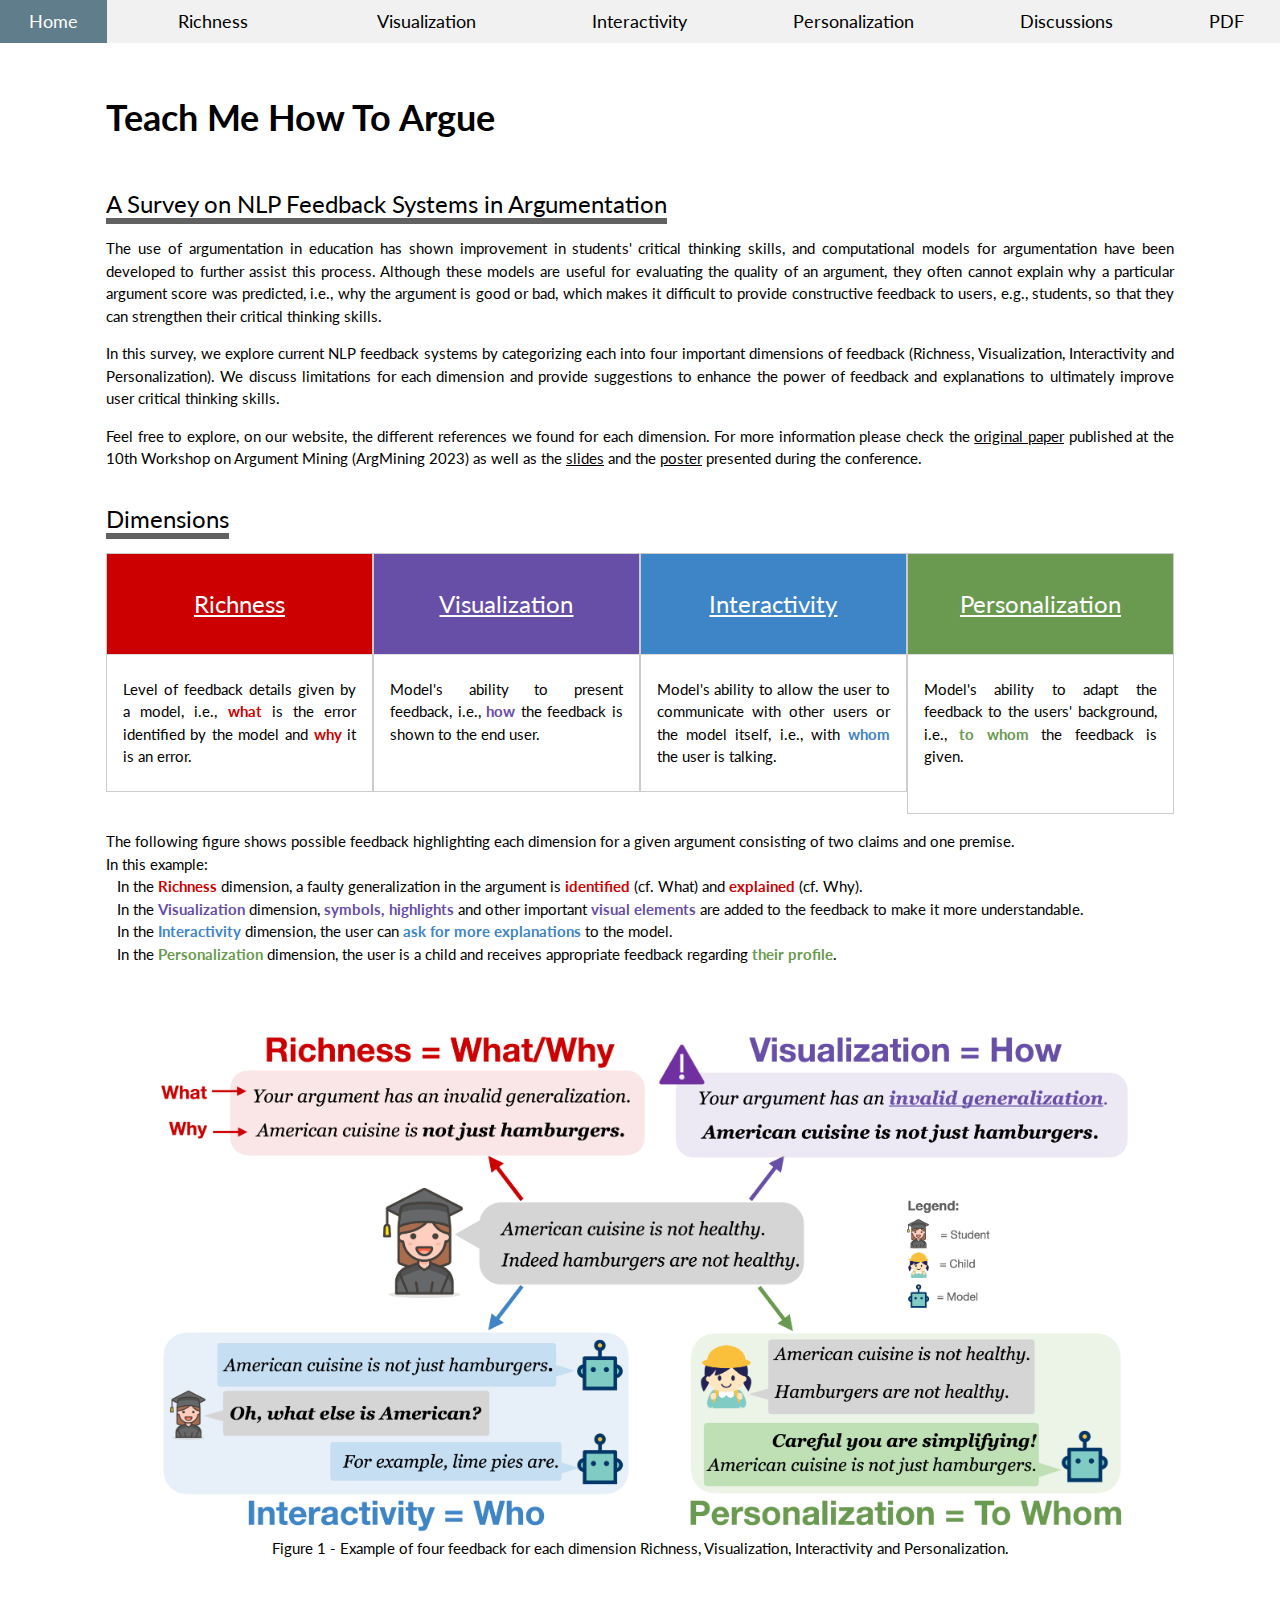
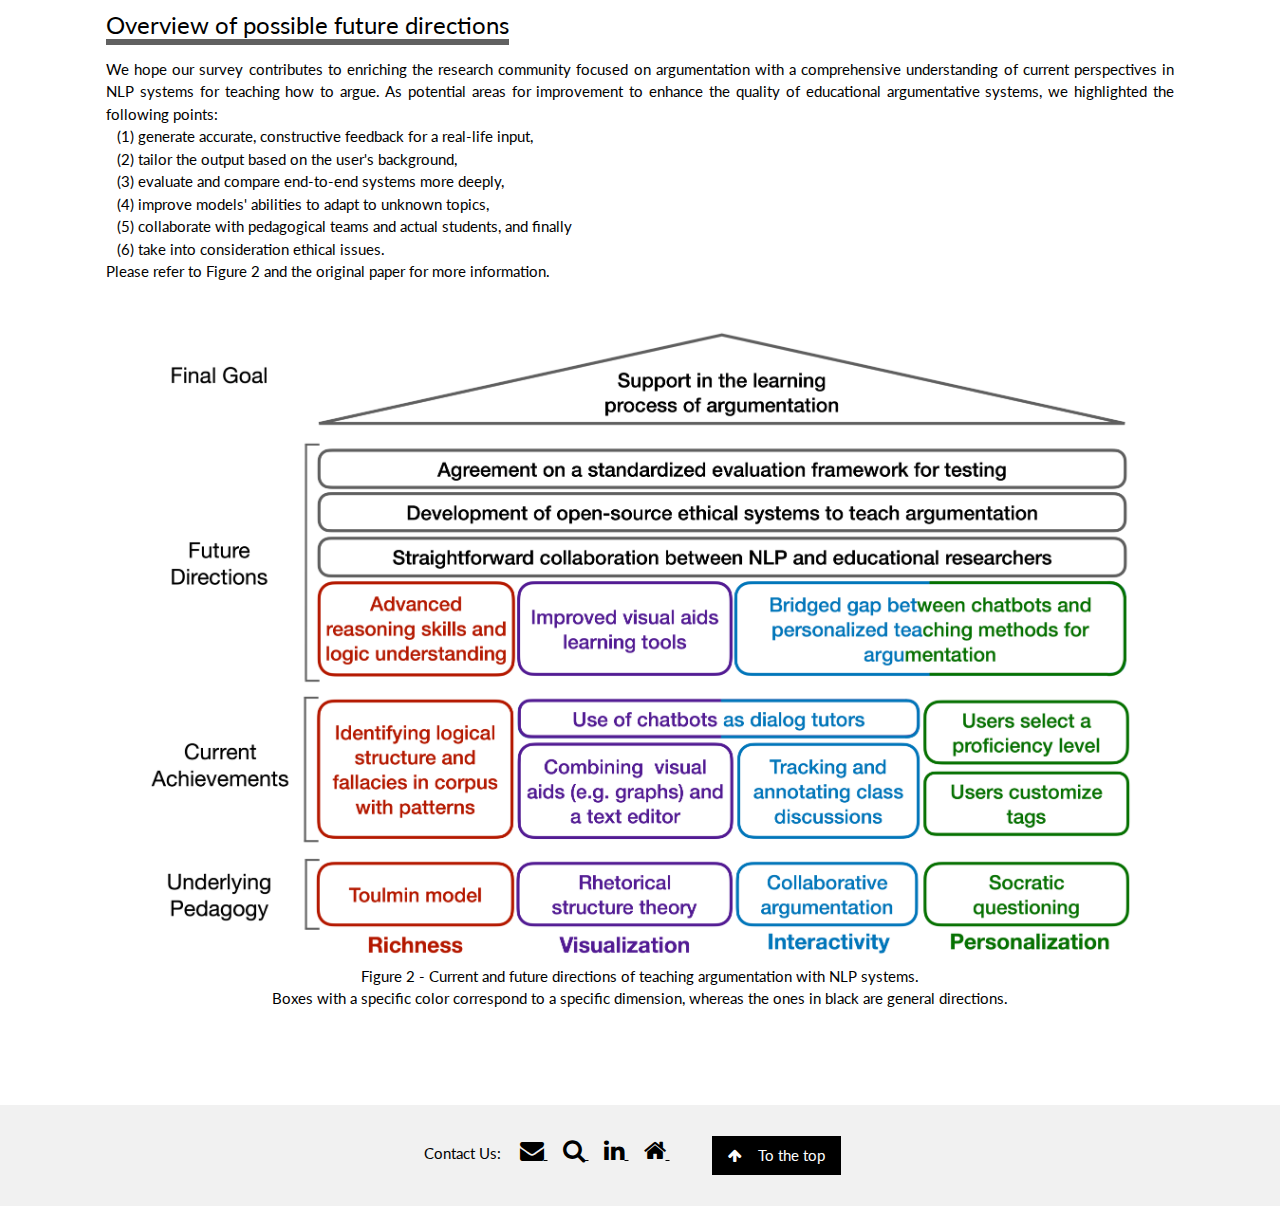
==== commit 7247fff4: "Add slides + poster" ====
--- a/index.html
+++ b/index.html
@@ -33,17 +33,17 @@
         <a href="pages/discussions.html" class="w3-button w3-block w3-col l2 w3-hover-orange w3-bar-item w3-hide-medium w3-hide-small">
             Discussions
         </a>
-        <a href="#" class="w3-button w3-block w3-col l1 w3-hover-blue-gray w3-bar-item w3-hide-medium w3-hide-small">
+        <a href="https://aclanthology.org/2023.argmining-1.3/" class="w3-button w3-block w3-col l1 w3-hover-blue-gray w3-bar-item w3-hide-medium w3-hide-small">
             PDF
         </a>
         <div id="navSmall" class="w3-bar-block w3-light-grey w3-hide w3-hide-large w3-top" style="margin-top:46px">
-			<a href="index.html" class="w3-bar-item w3-button w3-hover-blue-gray ">Home</a>
+			<a href="#" class="w3-bar-item w3-button w3-hover-blue-gray ">Home</a>
             <a href="pages/richness.html" class="w3-bar-item w3-button w3-hover-red">Richness</a>
 			<a href="pages/visualization.html" class="w3-bar-item w3-button w3-hover-deep-purple" >Visualization</a>
 			<a href="pages/interactivity.html" class="w3-bar-item w3-button w3-hover-blue">Interactivity</a>
 			<a href="pages/personalization.html" class="w3-bar-item w3-button w3-hover-green">Personalization</a>
             <a href="pages/discussions.html" class="w3-bar-item w3-button w3-hover-orange">Discussions</a>
-            <a href="#" class="w3-bar-item w3-button w3-hover-blue-gray">PDF</a>
+            <a href="https://aclanthology.org/2023.argmining-1.3/" class="w3-bar-item w3-button w3-hover-blue-gray">PDF</a>
 		</div>
     </div>
 
@@ -68,8 +68,8 @@
                     We discuss limitations for each dimension and provide suggestions to enhance the power of feedback and explanations to ultimately improve user critical thinking skills.
                 </p>
                 <p>
-                    Feel free to explore, on our website, the different references we found for each dimension. For more information please check the original paper published at
-                    the 10th Workshop on Argument Mining (ArgMining 2023)
+                    Feel free to explore, on our website, the different references we found for each dimension. For more information please check the <a href="https://aclanthology.org/2023.argmining-1.3/">original paper</a> published at
+                    the 10th Workshop on Argument Mining (ArgMining 2023) as well as the <a href="https://kmilia.github.io/files/ArgMining2023_Slides.pdf">slides</a> and the <a href="https://kmilia.github.io/files/ArgMining2023_Poster.pdf">poster</a> presented during the conference.
                 </p>
             </div>
 
